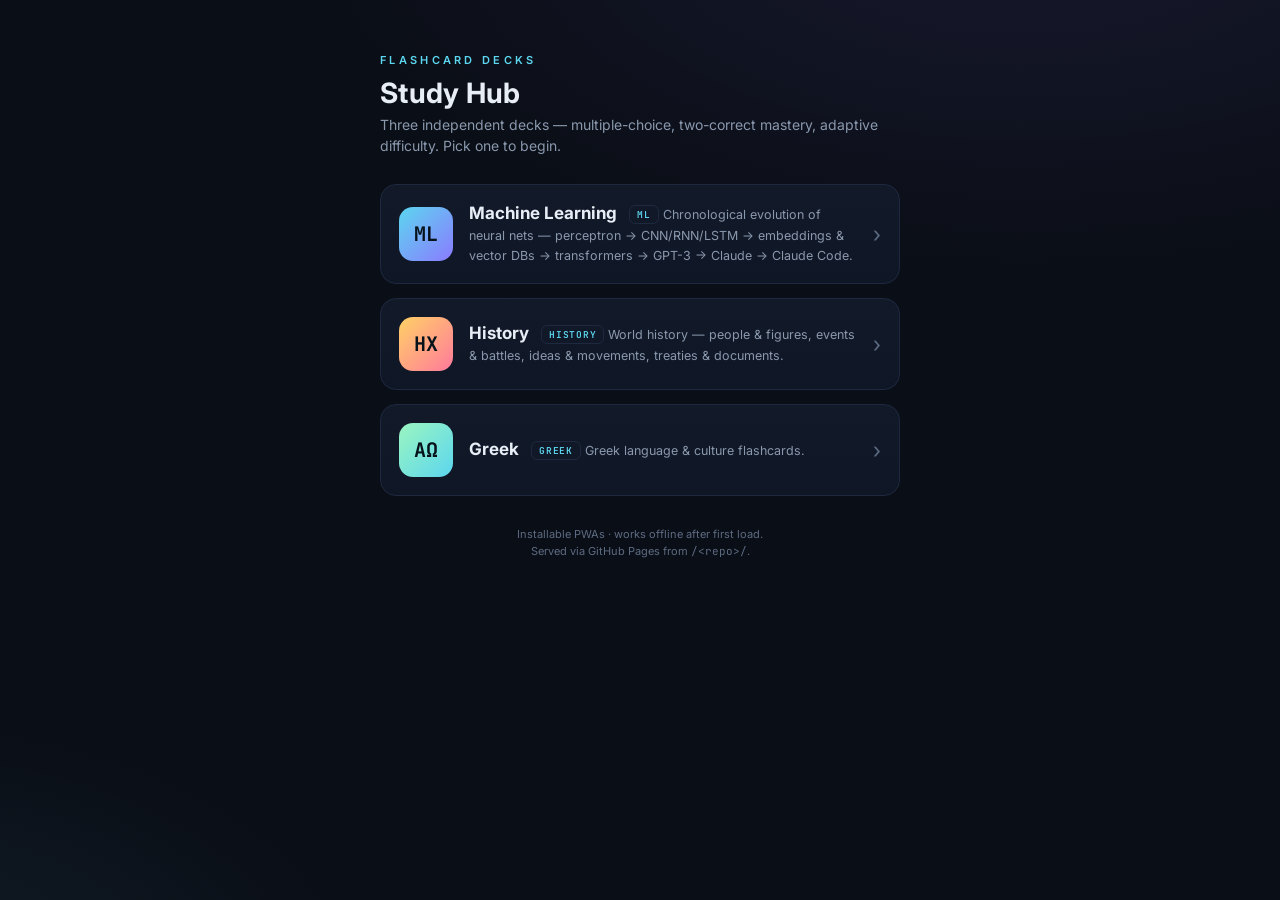
==== index.html @ a3260412 "Add minimalist ML neural-net flashcard deck + multi-deck hub Build a sleek, mobile-first PWA flashca" ====
<!DOCTYPE html>
<html lang="en">
<head>
  <meta charset="UTF-8" />
  <meta name="viewport" content="width=device-width, initial-scale=1.0, viewport-fit=cover" />
  <meta name="theme-color" content="#0a0e16" />
  <title>Flashcards · Hub</title>
  <link rel="preconnect" href="https://fonts.googleapis.com" />
  <link rel="preconnect" href="https://fonts.gstatic.com" crossorigin />
  <link href="https://fonts.googleapis.com/css2?family=Inter:wght@400;500;600;700&family=JetBrains+Mono:wght@500;600&display=swap" rel="stylesheet" />
  <style>
    :root{
      --bg:#0a0e16; --surface:#121a29; --surface-2:#0f1626;
      --line:#1e2940; --ink:#e8eef6; --muted:#8a98ad; --faint:#5d6b82;
      --accent:#5cd6ef; --accent-2:#8b7bff;
    }
    *{ box-sizing:border-box; -webkit-tap-highlight-color:transparent; }
    html,body{ margin:0; min-height:100%; }
    body{
      background:
        radial-gradient(1200px 600px at 80% -10%, rgba(139,123,255,.10), transparent 60%),
        radial-gradient(900px 500px at -10% 110%, rgba(92,214,239,.08), transparent 55%),
        var(--bg);
      color:var(--ink);
      font-family:"Inter",system-ui,-apple-system,Segoe UI,Roboto,sans-serif;
      -webkit-font-smoothing:antialiased;
      display:flex; flex-direction:column; align-items:center;
      padding:48px 18px max(36px,env(safe-area-inset-bottom));
      min-height:100dvh;
    }
    .wrap{ width:100%; max-width:520px; }
    .kicker{ font-size:11px; letter-spacing:.3em; color:var(--accent); font-weight:600; }
    h1{ margin:8px 0 4px; font-size:28px; font-weight:700; letter-spacing:.3px; }
    .sub{ color:var(--muted); font-size:14px; margin:0 0 28px; line-height:1.5; }
    .grid{ display:flex; flex-direction:column; gap:14px; }
    a.deck{
      display:flex; align-items:center; gap:16px; text-decoration:none; color:inherit;
      background:linear-gradient(180deg, var(--surface), var(--surface-2));
      border:1px solid var(--line); border-radius:16px; padding:18px 18px;
      transition:border-color .16s, transform .08s, box-shadow .16s;
    }
    a.deck:hover{ border-color:var(--accent); box-shadow:0 8px 30px rgba(92,214,239,.12); }
    a.deck:active{ transform:translateY(1px); }
    .glyph{
      flex:0 0 auto; width:54px; height:54px; border-radius:14px;
      display:flex; align-items:center; justify-content:center;
      font-family:"JetBrains Mono",monospace; font-weight:700; font-size:20px;
      color:#06121a; background:linear-gradient(135deg,var(--accent),var(--accent-2));
    }
    .glyph.g2{ background:linear-gradient(135deg,#ffd166,#ff7a9c); }
    .glyph.g3{ background:linear-gradient(135deg,#9af5c0,#5cd6ef); }
    .deck-body{ flex:1; min-width:0; }
    .deck-name{ font-size:17px; font-weight:700; }
    .deck-name .tag{
      font-family:"JetBrains Mono",monospace; font-size:9.5px; font-weight:600;
      color:var(--accent); border:1px solid var(--line); border-radius:6px;
      padding:2px 7px; margin-left:8px; vertical-align:middle; letter-spacing:.08em;
    }
    .deck-desc{ font-size:12.5px; color:var(--muted); margin-top:3px; line-height:1.4; }
    .chev{ flex:0 0 auto; color:var(--faint); font-size:22px; }
    footer{ margin-top:30px; font-size:11px; color:var(--faint); text-align:center; line-height:1.6; }
    footer .mono{ font-family:"JetBrains Mono",monospace; }
  </style>
</head>
<body>
  <div class="wrap">
    <span class="kicker">FLASHCARD DECKS</span>
    <h1>Study Hub</h1>
    <p class="sub">Three independent decks — multiple-choice, two-correct mastery, adaptive difficulty. Pick one to begin.</p>

    <nav class="grid">
      <a class="deck" href="ml_flashcards/">
        <span class="glyph">ML</span>
        <span class="deck-body">
          <span class="deck-name">Machine Learning <span class="tag">ML</span></span>
          <span class="deck-desc">Chronological evolution of neural nets — perceptron → CNN/RNN/LSTM → embeddings & vector DBs → transformers → GPT-3 → Claude → Claude Code.</span>
        </span>
        <span class="chev">›</span>
      </a>

      <a class="deck" href="flashcards/">
        <span class="glyph g2">HX</span>
        <span class="deck-body">
          <span class="deck-name">History <span class="tag">HISTORY</span></span>
          <span class="deck-desc">World history — people &amp; figures, events &amp; battles, ideas &amp; movements, treaties &amp; documents.</span>
        </span>
        <span class="chev">›</span>
      </a>

      <a class="deck" href="greek_flashcards/">
        <span class="glyph g3">ΑΩ</span>
        <span class="deck-body">
          <span class="deck-name">Greek <span class="tag">GREEK</span></span>
          <span class="deck-desc">Greek language &amp; culture flashcards.</span>
        </span>
        <span class="chev">›</span>
      </a>
    </nav>

    <footer>
      Installable PWAs · works offline after first load.<br />
      Served via GitHub Pages from <span class="mono">/&lt;repo&gt;/</span>.
    </footer>
  </div>
</body>
</html>
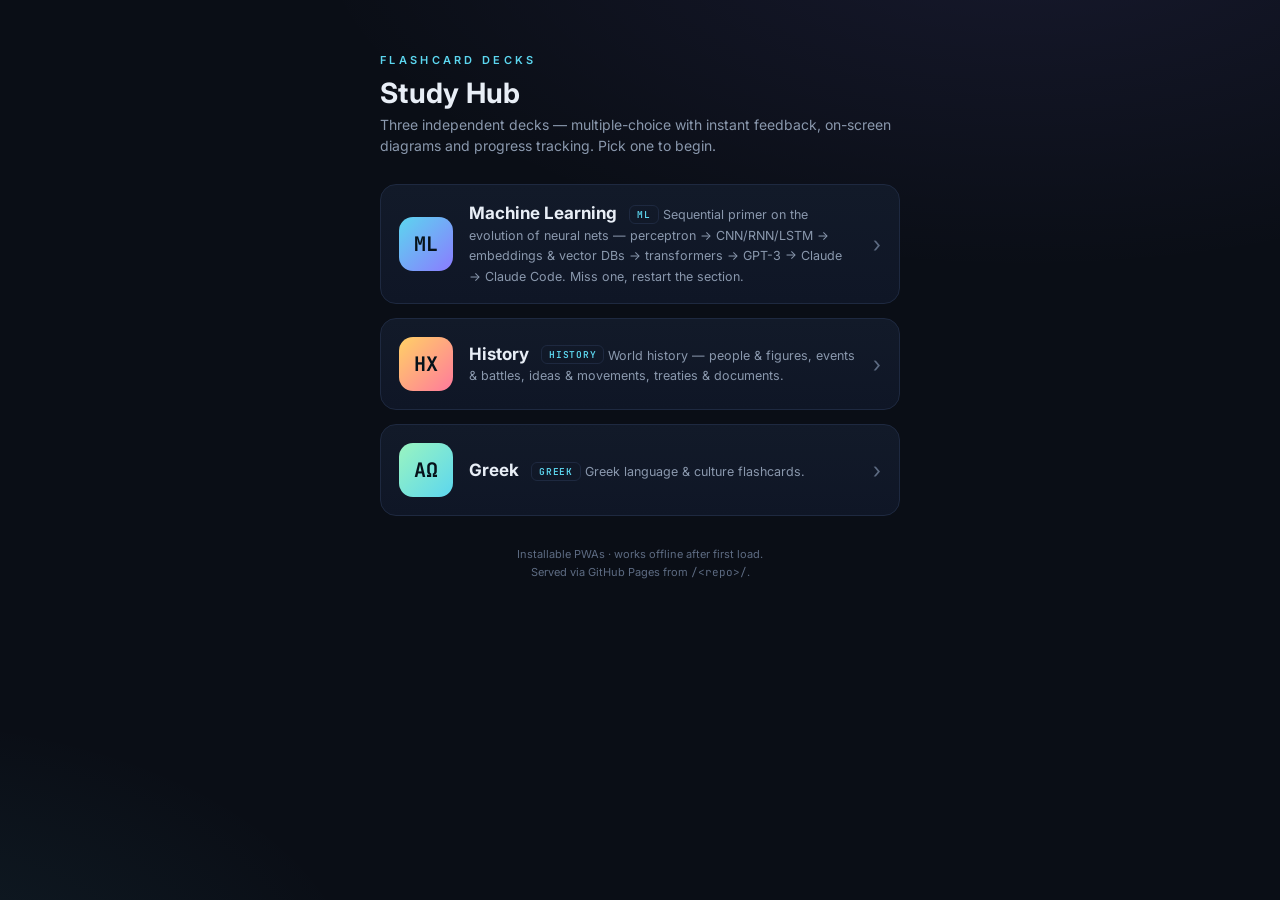
==== commit 6fdd9d1f: "Merge PR #31: update ML flashcard deck (primer, diagrams, 3D intro, compact UI) Update ML flashcard " ====
--- a/index.html
+++ b/index.html
@@ -66,19 +66,19 @@
   <div class="wrap">
     <span class="kicker">FLASHCARD DECKS</span>
     <h1>Study Hub</h1>
-    <p class="sub">Three independent decks — multiple-choice, two-correct mastery, adaptive difficulty. Pick one to begin.</p>
+    <p class="sub">Three independent decks — multiple-choice with instant feedback, on-screen diagrams and progress tracking. Pick one to begin.</p>
 
     <nav class="grid">
       <a class="deck" href="ml_flashcards/">
         <span class="glyph">ML</span>
         <span class="deck-body">
           <span class="deck-name">Machine Learning <span class="tag">ML</span></span>
-          <span class="deck-desc">Chronological evolution of neural nets — perceptron → CNN/RNN/LSTM → embeddings & vector DBs → transformers → GPT-3 → Claude → Claude Code.</span>
+          <span class="deck-desc">Sequential primer on the evolution of neural nets — perceptron → CNN/RNN/LSTM → embeddings &amp; vector DBs → transformers → GPT-3 → Claude → Claude Code. Miss one, restart the section.</span>
         </span>
         <span class="chev">›</span>
       </a>
 
-      <a class="deck" href="flashcards/">
+      <a class="deck" href="history_flashcards/">
         <span class="glyph g2">HX</span>
         <span class="deck-body">
           <span class="deck-name">History <span class="tag">HISTORY</span></span>
